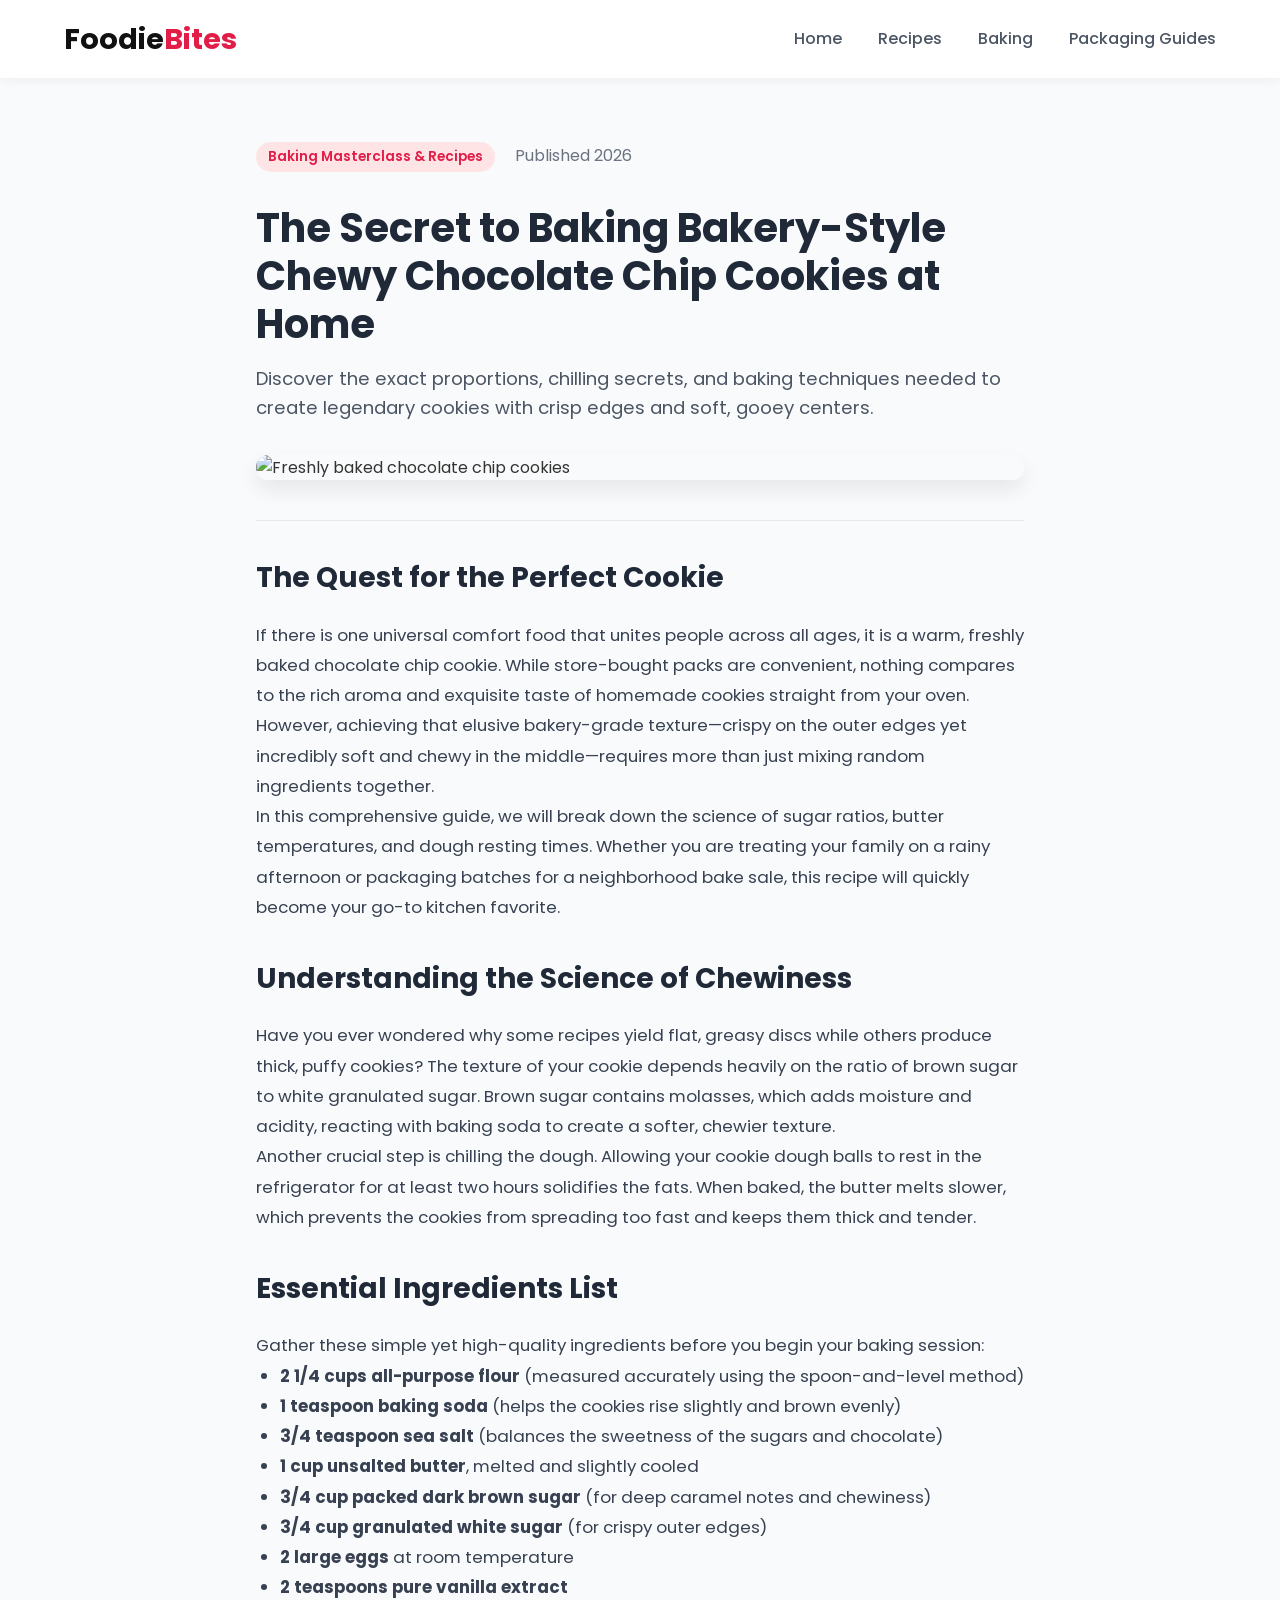
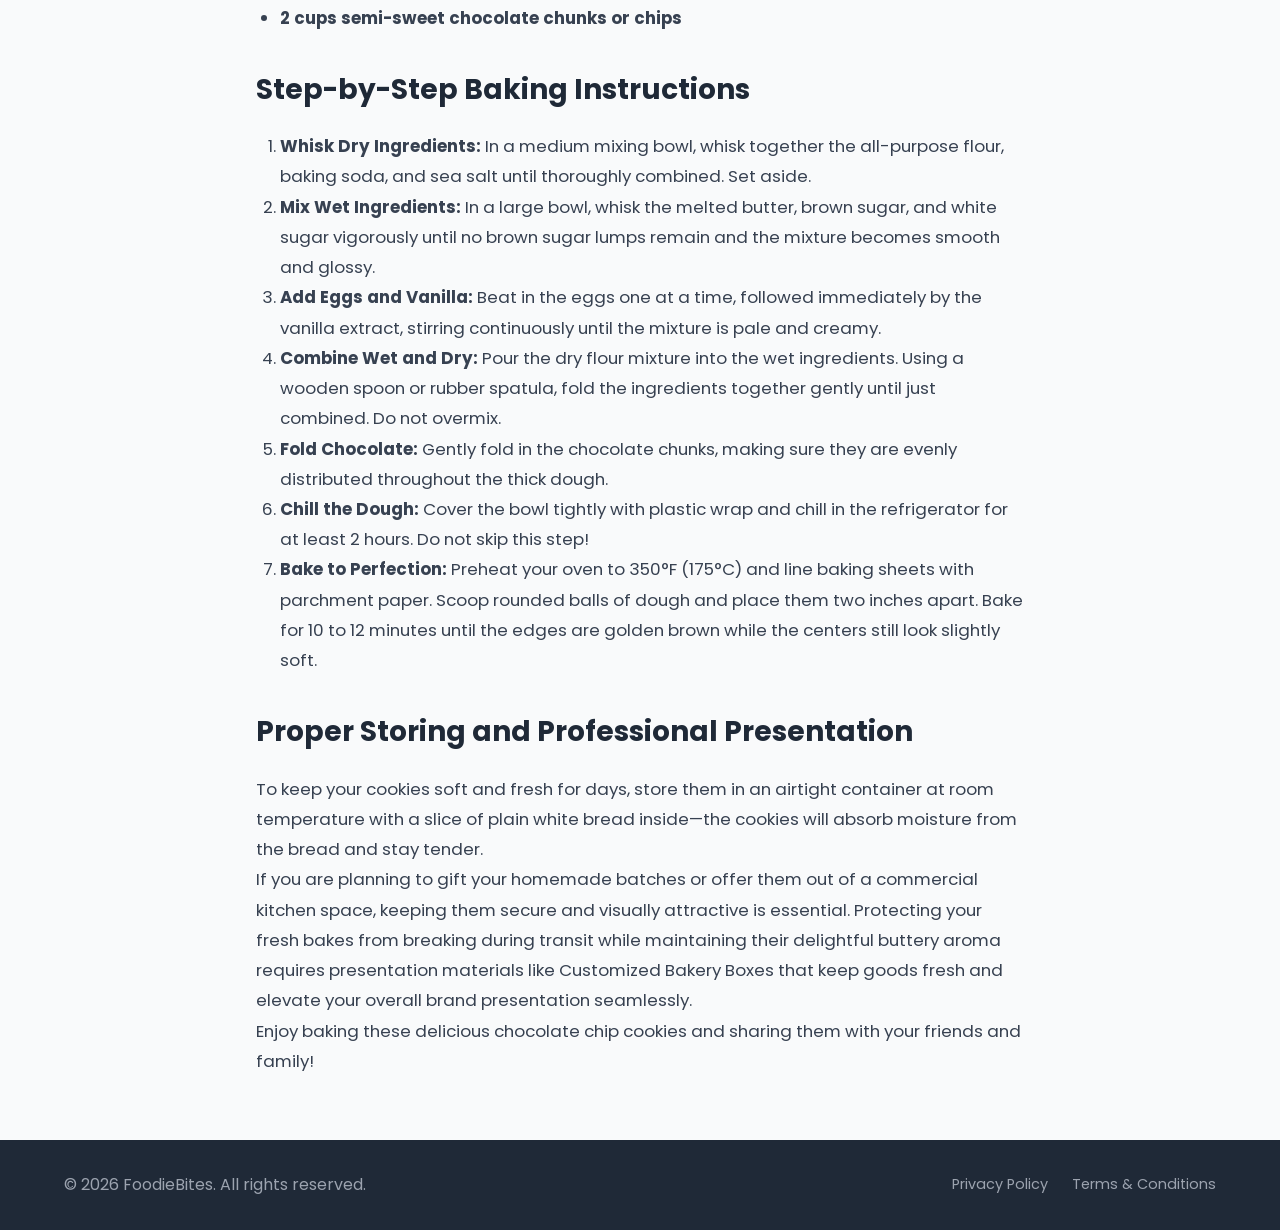
==== chocolate-chip-cookies.html @ c8cb9cfd "Rename chocolate-chip-cookies.html) HTML to chocolate-chip-cookies.html" ====
<!DOCTYPE html>
<html lang="en">
<head>
  <meta charset="utf-8">
  <meta name="viewport" content="width=device-width, initial-scale=1">
  <meta name="google-site-verification" content="UQlY8ThGU6vv7Ort5aW_sakF5LEtKcS9gY_GCcr0m2M" />
  <title>The Secret to Baking Chewy Chocolate Chip Cookies at Home | FoodieBites</title>
  <meta name="description" content="Learn how to bake the ultimate bakery-style chewy chocolate chip cookies with crisp edges and soft centers. Complete with ingredients, steps, and presentation tips.">
  <link rel="stylesheet" href="style.css">
  <link href="https://fonts.googleapis.com/css2?family=Poppins:wght@300;400;500;600;700&display=swap" rel="stylesheet">
</head>
<body>

  <!-- Header Section -->
  <header class="site-header">
    <div class="container header-container">
      <a href="index.html" class="logo">Foodie<span>Bites</span></a>
      <nav class="nav-links">
        <a href="index.html">Home</a>
        <a href="index.html#recipes">Recipes</a>
        <a href="index.html#baking">Baking</a>
        <a href="index.html#packaging">Packaging Guides</a>
      </nav>
    </div>
  </header>

  <!-- Article Post Section -->
  <main class="container article-container" style="max-width: 800px; padding: 4rem 1rem;">
    <article class="blog-post">
      <div class="post-meta" style="margin-bottom: 1rem;">
        <span class="card-badge">Baking Masterclass & Recipes</span>
        <span class="post-date" style="color: #6b7280; margin-left: 1rem;">Published 2026</span>
      </div>
      
      <h1 style="font-size: 2.5rem; color: #1f2937; margin-bottom: 1rem; line-height: 1.2;">The Secret to Baking Bakery-Style Chewy Chocolate Chip Cookies at Home</h1>
      <p class="post-subtitle" style="font-size: 1.15rem; color: #4b5563; margin-bottom: 2rem;">Discover the exact proportions, chilling secrets, and baking techniques needed to create legendary cookies with crisp edges and soft, gooey centers.</p>

      <!-- Featured Blog Image -->
      <div class="blog-featured-image" style="margin-bottom: 2.5rem; border-radius: 12px; overflow: hidden; box-shadow: 0 10px 20px rgba(0,0,0,0.08);">
        <img src="" alt="Freshly baked chocolate chip cookies" style="width: 100%; height: auto; display: block;">
      </div>

      <hr class="post-divider" style="border: 0; border-top: 1px solid #e5e7eb; margin-bottom: 2rem;">

      <div class="blog-content" style="color: #374151; font-size: 1.05rem; line-height: 1.8;">
        
        <h2 style="font-size: 1.75rem; color: #1f2937; margin-top: 2rem; margin-bottom: 1rem;">The Quest for the Perfect Cookie</h2>
        <p>If there is one universal comfort food that unites people across all ages, it is a warm, freshly baked chocolate chip cookie. While store-bought packs are convenient, nothing compares to the rich aroma and exquisite taste of homemade cookies straight from your oven. However, achieving that elusive bakery-grade texture—crispy on the outer edges yet incredibly soft and chewy in the middle—requires more than just mixing random ingredients together.</p>
        <p>In this comprehensive guide, we will break down the science of sugar ratios, butter temperatures, and dough resting times. Whether you are treating your family on a rainy afternoon or packaging batches for a neighborhood bake sale, this recipe will quickly become your go-to kitchen favorite.</p>

        <h2 style="font-size: 1.75rem; color: #1f2937; margin-top: 2rem; margin-bottom: 1rem;">Understanding the Science of Chewiness</h2>
        <p>Have you ever wondered why some recipes yield flat, greasy discs while others produce thick, puffy cookies? The texture of your cookie depends heavily on the ratio of brown sugar to white granulated sugar. Brown sugar contains molasses, which adds moisture and acidity, reacting with baking soda to create a softer, chewier texture.</p>
        <p>Another crucial step is chilling the dough. Allowing your cookie dough balls to rest in the refrigerator for at least two hours solidifies the fats. When baked, the butter melts slower, which prevents the cookies from spreading too fast and keeps them thick and tender.</p>

        <h2 style="font-size: 1.75rem; color: #1f2937; margin-top: 2rem; margin-bottom: 1rem;">Essential Ingredients List</h2>
        <p>Gather these simple yet high-quality ingredients before you begin your baking session:</p>
        <ul style="margin-left: 1.5rem; margin-bottom: 1.5rem;">
          <li><strong>2 1/4 cups all-purpose flour</strong> (measured accurately using the spoon-and-level method)</li>
          <li><strong>1 teaspoon baking soda</strong> (helps the cookies rise slightly and brown evenly)</li>
          <li><strong>3/4 teaspoon sea salt</strong> (balances the sweetness of the sugars and chocolate)</li>
          <li><strong>1 cup unsalted butter</strong>, melted and slightly cooled</li>
          <li><strong>3/4 cup packed dark brown sugar</strong> (for deep caramel notes and chewiness)</li>
          <li><strong>3/4 cup granulated white sugar</strong> (for crispy outer edges)</li>
          <li><strong>2 large eggs</strong> at room temperature</li>
          <li><strong>2 teaspoons pure vanilla extract</strong></li>
          <li><strong>2 cups semi-sweet chocolate chunks or chips</strong></li>
        </ul>

        <h2 style="font-size: 1.75rem; color: #1f2937; margin-top: 2rem; margin-bottom: 1rem;">Step-by-Step Baking Instructions</h2>
        <ol style="margin-left: 1.5rem; margin-bottom: 1.5rem;">
          <li><strong>Whisk Dry Ingredients:</strong> In a medium mixing bowl, whisk together the all-purpose flour, baking soda, and sea salt until thoroughly combined. Set aside.</li>
          <li><strong>Mix Wet Ingredients:</strong> In a large bowl, whisk the melted butter, brown sugar, and white sugar vigorously until no brown sugar lumps remain and the mixture becomes smooth and glossy.</li>
          <li><strong>Add Eggs and Vanilla:</strong> Beat in the eggs one at a time, followed immediately by the vanilla extract, stirring continuously until the mixture is pale and creamy.</li>
          <li><strong>Combine Wet and Dry:</strong> Pour the dry flour mixture into the wet ingredients. Using a wooden spoon or rubber spatula, fold the ingredients together gently until just combined. Do not overmix.</li>
          <li><strong>Fold Chocolate:</strong> Gently fold in the chocolate chunks, making sure they are evenly distributed throughout the thick dough.</li>
          <li><strong>Chill the Dough:</strong> Cover the bowl tightly with plastic wrap and chill in the refrigerator for at least 2 hours. Do not skip this step!</li>
          <li><strong>Bake to Perfection:</strong> Preheat your oven to 350°F (175°C) and line baking sheets with parchment paper. Scoop rounded balls of dough and place them two inches apart. Bake for 10 to 12 minutes until the edges are golden brown while the centers still look slightly soft.</li>
        </ol>

        <h2 style="font-size: 1.75rem; color: #1f2937; margin-top: 2rem; margin-bottom: 1rem;">Proper Storing and Professional Presentation</h2>
        <p>To keep your cookies soft and fresh for days, store them in an airtight container at room temperature with a slice of plain white bread inside—the cookies will absorb moisture from the bread and stay tender.</p>
        <p>If you are planning to gift your homemade batches or offer them out of a commercial kitchen space, keeping them secure and visually attractive is essential. Protecting your fresh bakes from breaking during transit while maintaining their delightful buttery aroma requires presentation materials like Customized Bakery Boxes that keep goods fresh and elevate your overall brand presentation seamlessly.</p>
        <p>Enjoy baking these delicious chocolate chip cookies and sharing them with your friends and family!</p>

      </div>

    </article>
  </main>

  <!-- Footer Section -->
  <footer class="site-footer">
    <div class="container footer-content">
      <p>&copy; 2026 FoodieBites. All rights reserved.</p>
      <div class="footer-links">
        <a href="#">Privacy Policy</a>
        <a href="#">Terms & Conditions</a>
      </div>
    </div>
  </footer>

</body>
</html>
---- style.css ----
/* Global Reset & Styling */
* {
  margin: 0;
  padding: 0;
  box-sizing: border-box;
}

body {
  font-family: 'Poppins', sans-serif;
  color: #333;
  background-color: #f9fafb;
  line-height: 1.6;
}

.container {
  width: 90%;
  max-width: 1200px;
  margin: 0 auto;
}

/* Header */
.site-header {
  background: #ffffff;
  box-shadow: 0 2px 10px rgba(0,0,0,0.05);
  position: sticky;
  top: 0;
  z-index: 100;
}

.header-container {
  display: flex;
  justify-content: space-between;
  align-items: center;
  padding: 1rem 0;
}

.logo {
  font-size: 1.8rem;
  font-weight: 700;
  color: #111;
  text-decoration: none;
}

.logo span {
  color: #e11d48;
}

.nav-links a {
  margin-left: 2rem;
  text-decoration: none;
  color: #4b5563;
  font-weight: 500;
  transition: color 0.3s;
}

.nav-links a:hover, .nav-links a.active {
  color: #e11d48;
}

/* Hero Section */
.hero-section {
  background: linear-gradient(135deg, #fff1f2 0%, #ffe4e6 100%);
  padding: 4rem 0;
  text-align: center;
}

.hero-content h1 {
  font-size: 2.5rem;
  color: #1f2937;
  margin-bottom: 1rem;
}

.hero-content p {
  font-size: 1.1rem;
  color: #4b5563;
  max-width: 600px;
  margin: 0 auto 2rem auto;
}

.btn-primary {
  background-color: #e11d48;
  color: #fff;
  padding: 0.75rem 1.5rem;
  border-radius: 5px;
  text-decoration: none;
  font-weight: 600;
  transition: background 0.3s;
}

.btn-primary:hover {
  background-color: #be123c;
}

/* Main Content & Grid */
.main-content {
  padding: 4rem 0;
}

.section-title {
  text-align: center;
  margin-bottom: 3rem;
}

.section-title h2 {
  font-size: 2rem;
  color: #1f2937;
}

.section-title p {
  color: #6b7280;
}

.article-grid {
  display: grid;
  grid-template-columns: repeat(auto-fit, minmax(320px, 1fr));
  gap: 2rem;
}

/* Card Styling */
.card {
  background: #ffffff;
  padding: 2rem;
  border-radius: 10px;
  box-shadow: 0 4px 6px -1px rgba(0, 0, 0, 0.1);
  transition: transform 0.3s, box-shadow 0.3s;
  display: flex;
  flex-direction: column;
  justify-content: space-between;
}

.card:hover {
  transform: translateY(-5px);
  box-shadow: 0 10px 15px -3px rgba(0, 0, 0, 0.1);
}

.card-badge {
  display: inline-block;
  background-color: #fffe1;
  background-color: #ffe4e6;
  color: #e11d48;
  padding: 0.25rem 0.75rem;
  font-size: 0.85rem;
  font-weight: 600;
  border-radius: 20px;
  margin-bottom: 1rem;
  width: fit-content;
}

.card h3 {
  font-size: 1.25rem;
  color: #1f2937;
  margin-bottom: 0.75rem;
}

.card p {
  color: #4b5563;
  font-size: 0.95rem;
  margin-bottom: 1.5rem;
}

.read-more {
  color: #e11d48;
  text-decoration: none;
  font-weight: 600;
  display: inline-flex;
  align-items: center;
  gap: 0.5rem;
  margin-top: auto;
}

.read-more:hover {
  text-decoration: underline;
}

/* Footer */
.site-footer {
  background-color: #1f2937;
  color: #9ca3af;
  padding: 2rem 0;
  text-align: center;
}

.footer-content {
  display: flex;
  flex-direction: column;
  gap: 1rem;
  align-items: center;
}

.footer-links {
  display: flex;
  gap: 1.5rem;
}

.footer-links a {
  color: #9ca3af;
  text-decoration: none;
  font-size: 0.9rem;
}

.footer-links a:hover {
  color: #fff;
}

@media(min-width: 768px) {
  .footer-content {
    flex-direction: row;
    justify-content: space-between;
  }
}
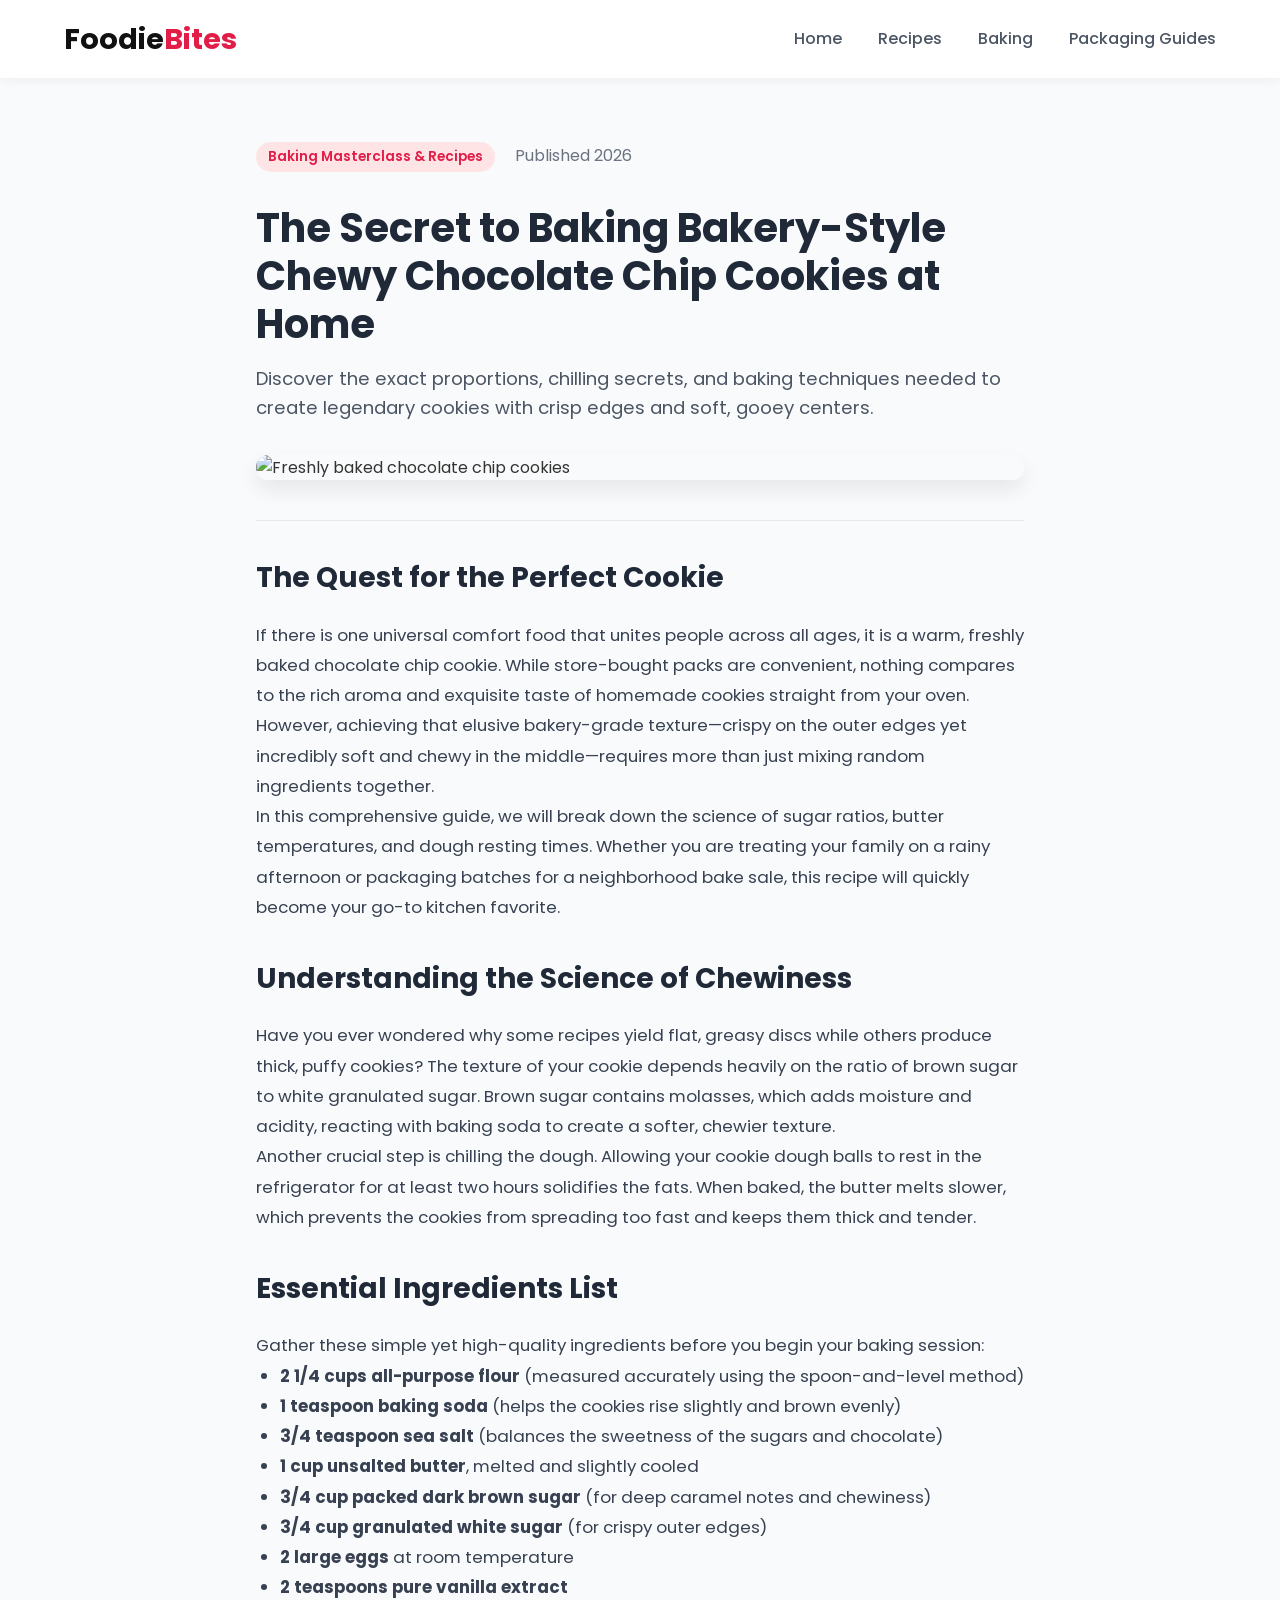
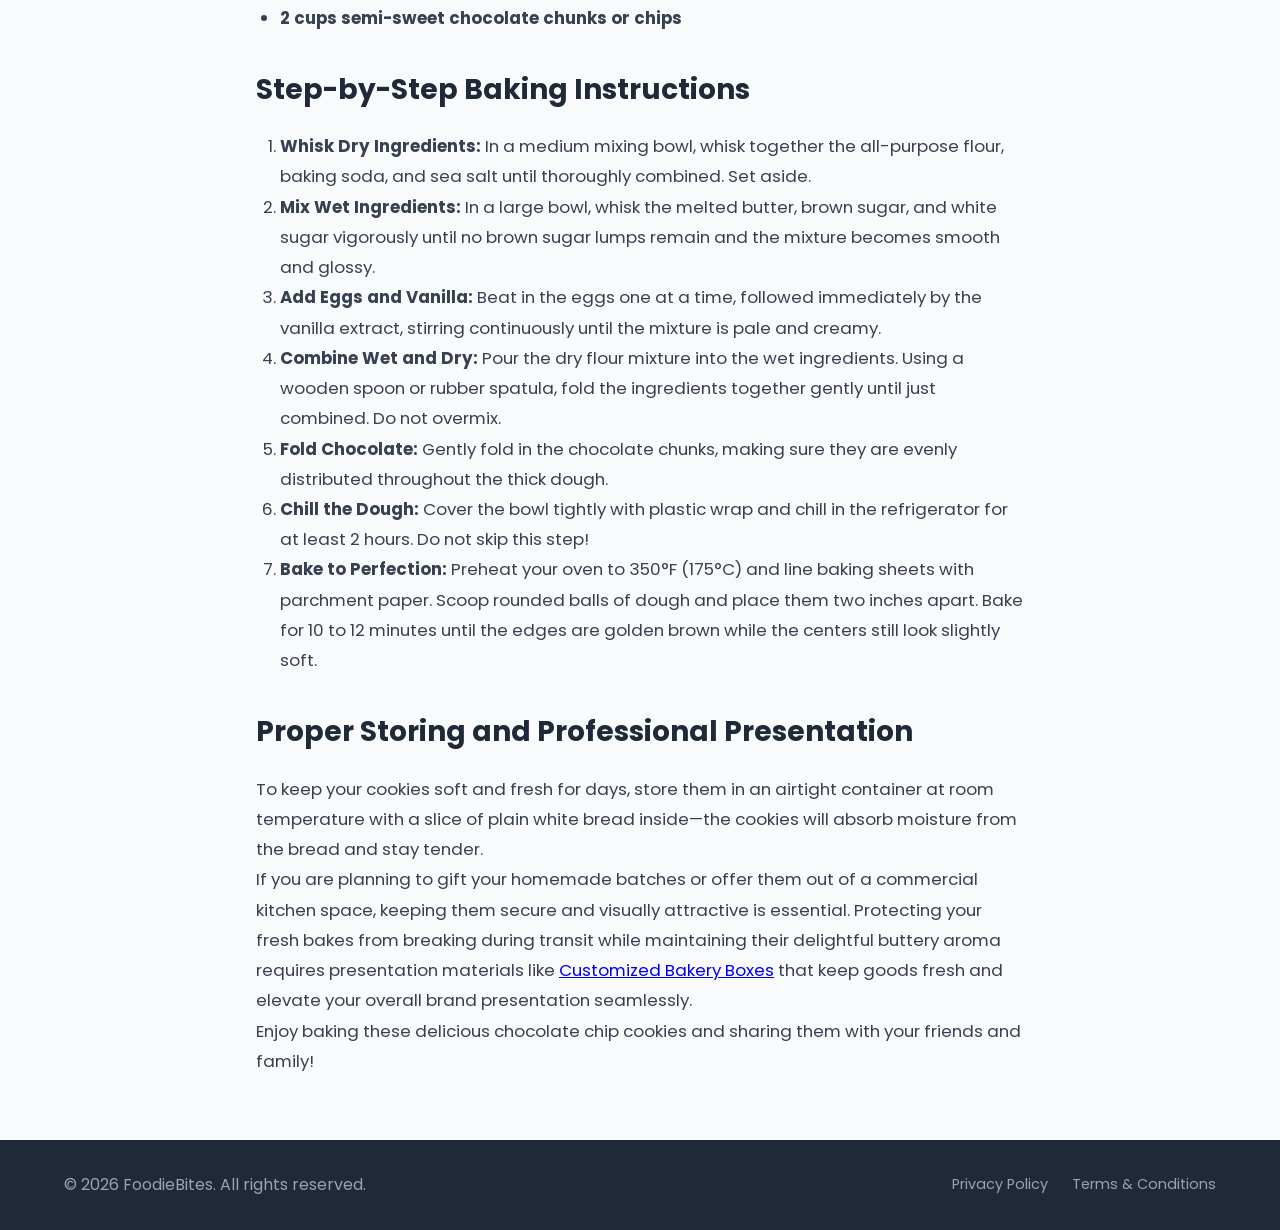
==== commit fe174b19: "Update chocolate-chip-cookies.html" ====
--- a/chocolate-chip-cookies.html
+++ b/chocolate-chip-cookies.html
@@ -79,7 +79,7 @@
 
         <h2 style="font-size: 1.75rem; color: #1f2937; margin-top: 2rem; margin-bottom: 1rem;">Proper Storing and Professional Presentation</h2>
         <p>To keep your cookies soft and fresh for days, store them in an airtight container at room temperature with a slice of plain white bread inside—the cookies will absorb moisture from the bread and stay tender.</p>
-        <p>If you are planning to gift your homemade batches or offer them out of a commercial kitchen space, keeping them secure and visually attractive is essential. Protecting your fresh bakes from breaking during transit while maintaining their delightful buttery aroma requires presentation materials like Customized Bakery Boxes that keep goods fresh and elevate your overall brand presentation seamlessly.</p>
+        <p>If you are planning to gift your homemade batches or offer them out of a commercial kitchen space, keeping them secure and visually attractive is essential. Protecting your fresh bakes from breaking during transit while maintaining their delightful buttery aroma requires presentation materials like <a href="https://www.silveredgepackaging.com/custom-bakery-boxes/" target="_blank" rel="noopener">Customized Bakery Boxes</a> that keep goods fresh and elevate your overall brand presentation seamlessly.</p>
         <p>Enjoy baking these delicious chocolate chip cookies and sharing them with your friends and family!</p>
 
       </div>
